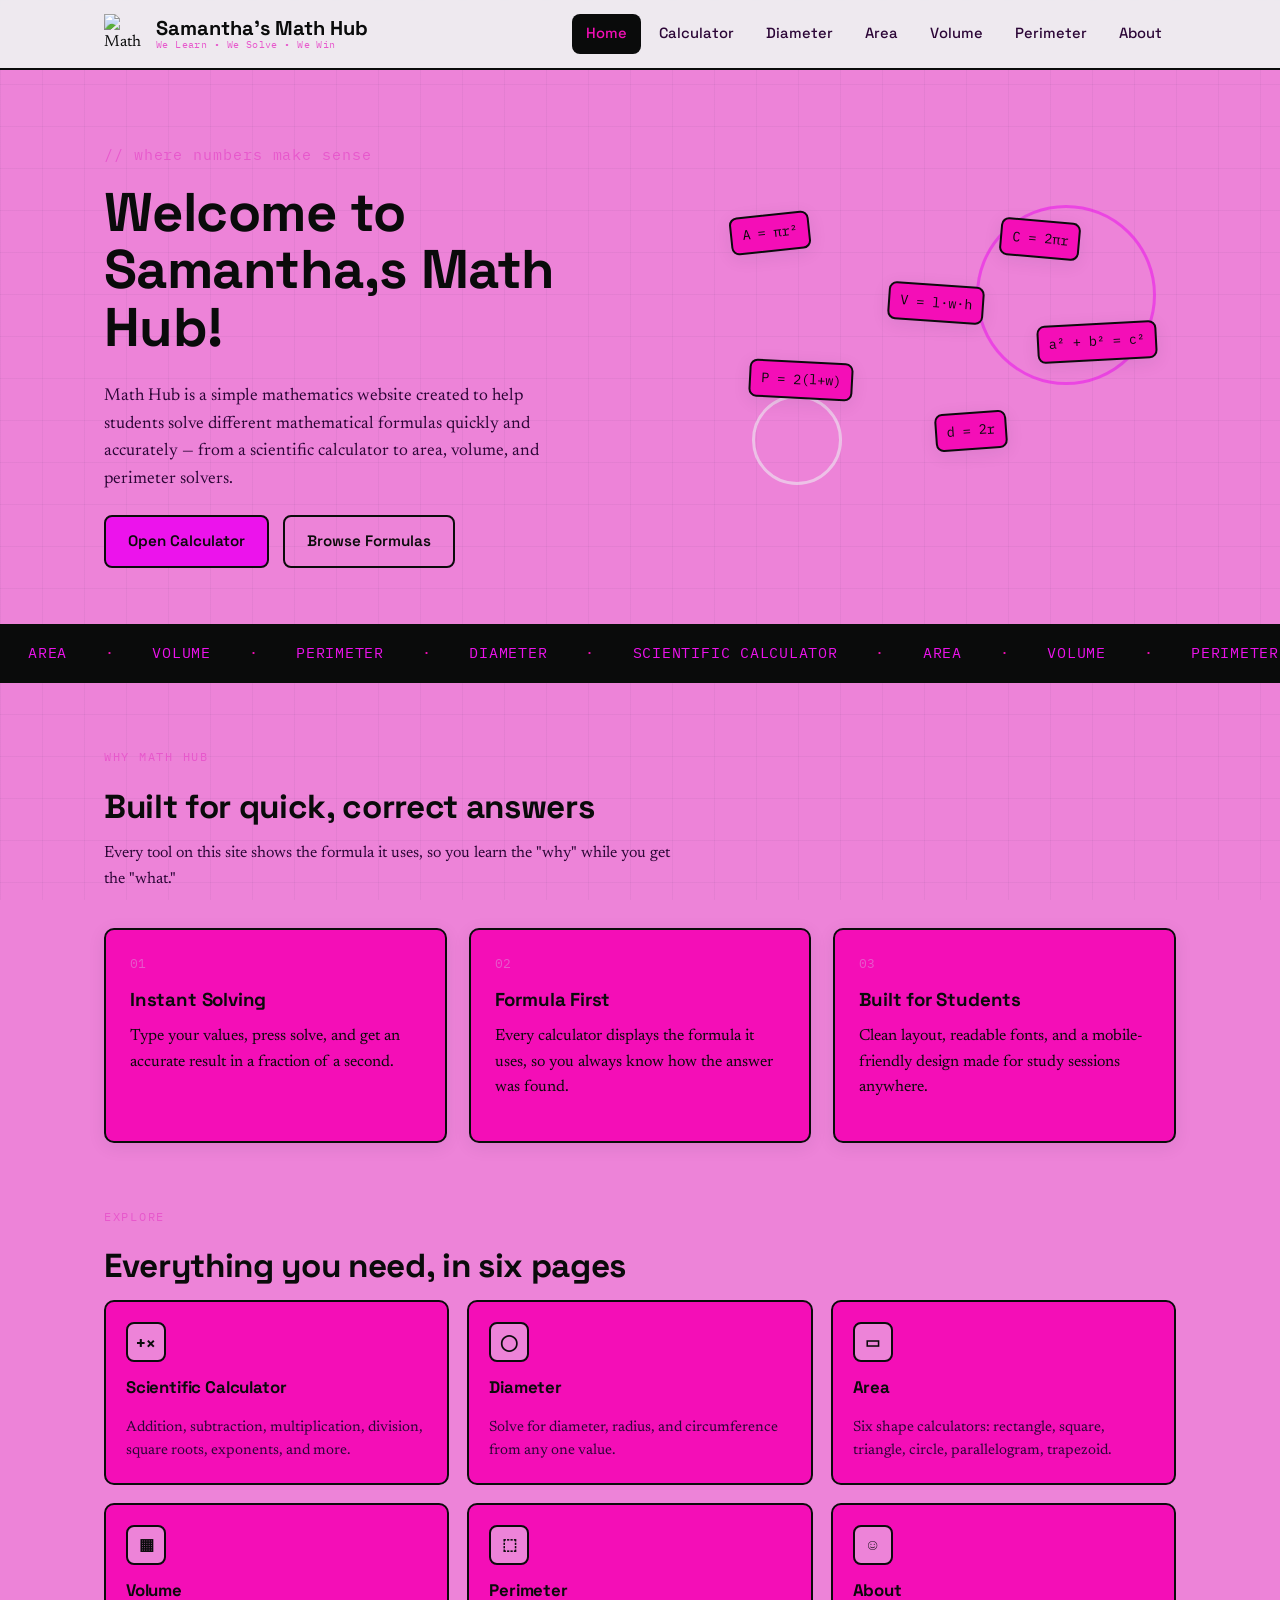
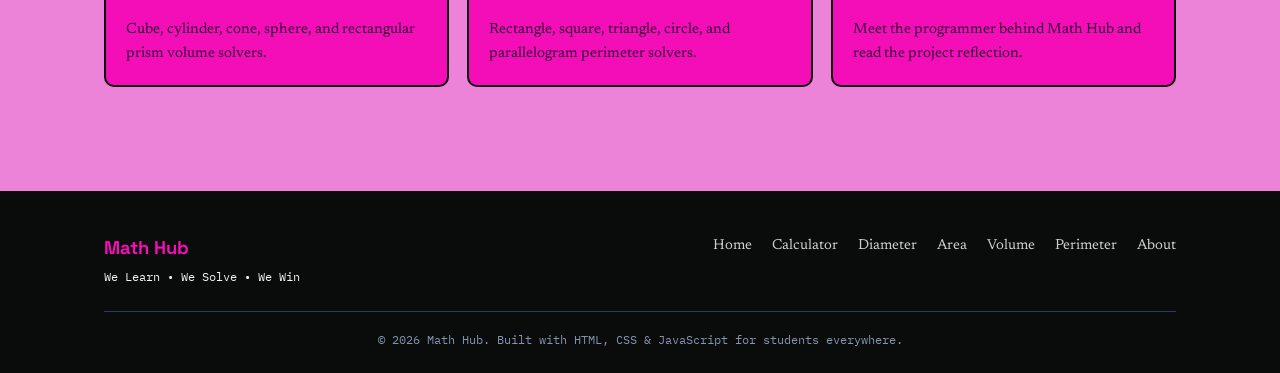
==== index.html @ 9876a6c9 "Add files via upload" ====
<!DOCTYPE html>
<html lang="en">
<head>
<meta charset="UTF-8">
<meta name="viewport" content="width=device-width, initial-scale=1.0">
<title>Math Hub — We Learn • We Solve • We Win</title>
<link rel="preconnect" href="https://fonts.googleapis.com">
<link href="https://fonts.googleapis.com/css2?family=Space+Grotesk:wght@500;700&family=Newsreader:ital,wght@0,400;0,500;1,400&family=IBM+Plex+Mono:wght@400;500;700&display=swap" rel="stylesheet">
<link rel="stylesheet" href="style.css">
</head>
<body>

<header class="site-header">
  <div class="nav-wrap">
    <a class="brand" href="index.html">
      <img src="images/sam.png" alt="Math Hub logo">
      <span class="brand-text">
        <span class="brand-name">Samantha's Math Hub</span>
        <span class="brand-tag">We Learn • We Solve • We Win</span>
      </span>
    </a>
    <button class="nav-toggle" aria-label="Toggle navigation">
      <span></span><span></span><span></span>
    </button>
    <ul class="nav-menu">
      <li><a href="index.html">Home</a></li>
      <li><a href="calculator.html">Calculator</a></li>
      <li><a href="diameter.html">Diameter</a></li>
      <li><a href="area.html">Area</a></li>
      <li><a href="volume.html">Volume</a></li>
      <li><a href="perimeter.html">Perimeter</a></li>
      <li><a href="about.html">About</a></li>
    </ul>
  </div>
</header>

<section class="hero">
  <div class="hero-inner">
    <div>
      <p class="tagline">// where numbers make sense</p>
      <h1>Welcome to Samantha,s Math Hub!</h1>
      <p class="lead">Math Hub is a simple mathematics website created to help students solve different mathematical formulas quickly and accurately — from a scientific calculator to area, volume, and perimeter solvers.</p>
      <div class="hero-cta">
        <a href="calculator.html" class="btn btn-primary">Open Calculator</a>
        <a href="area.html" class="btn btn-outline">Browse Formulas</a>
      </div>
    </div>
    <div class="formula-field" aria-hidden="true">
      <div class="shape-ring" style="width:180px;height:180px;top:10px;right:20px;"></div>
      <div class="shape-ring" style="width:90px;height:90px;bottom:30px;left:40px;border-color:var(--teal);"></div>
      <span style="top:6%; left:4%; --r:-6deg;">A = πr²</span>
      <span style="top:28%; left:38%; --r:4deg;">V = l·w·h</span>
      <span style="top:52%; left:8%; --r:3deg;">P = 2(l+w)</span>
      <span style="top:68%; left:48%; --r:-4deg;">d = 2r</span>
      <span style="top:8%; left:62%; --r:5deg;">C = 2πr</span>
      <span style="top:40%; left:70%; --r:-3deg;">a² + b² = c²</span>
    </div>
  </div>
</section>

<div class="strip" aria-hidden="true">
  <div class="strip-track">
    <span>AREA</span> · <span>VOLUME</span> · <span>PERIMETER</span> · <span>DIAMETER</span> · <span>SCIENTIFIC CALCULATOR</span> · <span>AREA</span> · <span>VOLUME</span> · <span>PERIMETER</span> · <span>DIAMETER</span> · <span>SCIENTIFIC CALCULATOR</span>
  </div>
</div>

<section class="section">
  <div class="container">
    <p class="eyebrow">Why Math Hub</p>
    <h2 class="section-title">Built for quick, correct answers</h2>
    <p class="section-lead">Every tool on this site shows the formula it uses, so you learn the "why" while you get the "what."</p>

    <div class="grid-3">
      <div class="info-card">
        <span class="num">01</span>
        <h3>Instant Solving</h3>
        <p>Type your values, press solve, and get an accurate result in a fraction of a second.</p>
      </div>
      <div class="info-card">
        <span class="num">02</span>
        <h3>Formula First</h3>
        <p>Every calculator displays the formula it uses, so you always know how the answer was found.</p>
      </div>
      <div class="info-card">
        <span class="num">03</span>
        <h3>Built for Students</h3>
        <p>Clean layout, readable fonts, and a mobile-friendly design made for study sessions anywhere.</p>
      </div>
    </div>
  </div>
</section>

<section class="section" style="padding-top:0;">
  <div class="container">
    <p class="eyebrow">Explore</p>
    <h2 class="section-title">Everything you need, in six pages</h2>
    <div class="page-links-grid">
      <a class="page-link-card" href="calculator.html">
        <span class="icon">+×</span>
        <h3>Scientific Calculator</h3>
        <p>Addition, subtraction, multiplication, division, square roots, exponents, and more.</p>
      </a>
      <a class="page-link-card" href="diameter.html">
        <span class="icon">◯</span>
        <h3>Diameter</h3>
        <p>Solve for diameter, radius, and circumference from any one value.</p>
      </a>
      <a class="page-link-card" href="area.html">
        <span class="icon">▭</span>
        <h3>Area</h3>
        <p>Six shape calculators: rectangle, square, triangle, circle, parallelogram, trapezoid.</p>
      </a>
      <a class="page-link-card" href="volume.html">
        <span class="icon">▦</span>
        <h3>Volume</h3>
        <p>Cube, cylinder, cone, sphere, and rectangular prism volume solvers.</p>
      </a>
      <a class="page-link-card" href="perimeter.html">
        <span class="icon">⬚</span>
        <h3>Perimeter</h3>
        <p>Rectangle, square, triangle, circle, and parallelogram perimeter solvers.</p>
      </a>
      <a class="page-link-card" href="about.html">
        <span class="icon">☺</span>
        <h3>About</h3>
        <p>Meet the programmer behind Math Hub and read the project reflection.</p>
      </a>
    </div>
  </div>
</section>

<footer class="site-footer">
  <div class="container">
    <div class="footer-inner">
      <div>
        <div class="footer-brand">Math Hub</div>
        <div class="footer-tag">We Learn • We Solve • We Win</div>
      </div>
      <ul class="footer-links">
        <li><a href="index.html">Home</a></li>
        <li><a href="calculator.html">Calculator</a></li>
        <li><a href="diameter.html">Diameter</a></li>
        <li><a href="area.html">Area</a></li>
        <li><a href="volume.html">Volume</a></li>
        <li><a href="perimeter.html">Perimeter</a></li>
        <li><a href="about.html">About</a></li>
      </ul>
    </div>
    <div class="footer-bottom">© 2026 Math Hub. Built with HTML, CSS &amp; JavaScript for students everywhere.</div>
  </div>
</footer>

<script src="javascript.js"></script>
</body>
</html>
---- style.css ----
/* =========================================================
   MATH HUB — style.css
   Design tokens: graph-paper + chalkboard-ink identity
   ========================================================= */

:root{
  /* --- Color tokens --- */
  --paper:        #ed83d8;
  --paper-white:  #f40eb7;
  --ink:          hsl(180, 5%, 4%);
  --ink-soft:     #2c0637;
  --amber:        #ec13ec;
  --amber-dark:   #f3f3f7;
  --teal:         #eef4f4;
  --teal-dark:    #e758cc;
  --line:         #100f0f;
  --danger:       #62130a;

  /* --- Type tokens --- */
  --font-display: "Space Grotesk", "Segoe UI", sans-serif;
  --font-body:    "Newsreader", Georgia, serif;
  --font-mono:    "IBM Plex Mono", monospace;

  /* --- Layout tokens --- */
  --max-width: 1120px;
  --radius: 10px;
  --shadow: 0 4px 18px rgba(22, 35, 61, 0.08);
  --shadow-hover: 0 8px 26px rgba(22, 35, 61, 0.14);
}

*, *::before, *::after{ box-sizing: border-box; }

html{ scroll-behavior: smooth; }

body{
  margin: 0;
  font-family: var(--font-body);
  color: var(--ink);
  background:
    linear-gradient(var(--paper) 1px, transparent 1px) 0 0/100% 42px,
    linear-gradient(90deg, var(--paper) 1px, transparent 1px) 0 0/42px 100%,
    var(--paper);
  background-color: var(--paper);
  line-height: 1.6;
}

/* graph-paper grid, subtle */
body{
  background-image:
    linear-gradient(rgba(22,35,61,0.045) 1px, transparent 1px),
    linear-gradient(90deg, rgba(22,35,61,0.045) 1px, transparent 1px);
  background-size: 42px 42px, 42px 42px;
  background-attachment: fixed;
}

img{ max-width: 100%; display: block; }

a{ color: inherit; text-decoration: none; }

h1,h2,h3,h4{
  font-family: var(--font-display);
  font-weight: 700;
  letter-spacing: -0.01em;
  color: var(--ink);
  margin: 0 0 0.5em;
}

p{ margin: 0 0 1em; }

.container{
  max-width: var(--max-width);
  margin: 0 auto;
  padding: 0 24px;
}

.eyebrow{
  font-family: var(--font-mono);
  font-size: 0.78rem;
  letter-spacing: 0.14em;
  text-transform: uppercase;
  color: var(--teal-dark);
}

/* focus visibility */
a:focus-visible, button:focus-visible, input:focus-visible{
  outline: 3px solid var(--amber);
  outline-offset: 2px;
}

/* =========================================================
   HEADER / NAV
   ========================================================= */
.site-header{
  position: sticky;
  top: 0;
  z-index: 50;
  background: rgba(238,242,241,0.92);
  backdrop-filter: blur(6px);
  border-bottom: 2px solid var(--ink);
}

.nav-wrap{
  display: flex;
  align-items: center;
  justify-content: space-between;
  padding: 14px 24px;
  max-width: var(--max-width);
  margin: 0 auto;
}

.brand{
  display: flex;
  align-items: center;
  gap: 12px;
}

.brand img{
  width: 40px;
  height: 40px;
}

.brand-text{
  display: flex;
  flex-direction: column;
  line-height: 1.1;
}

.brand-name{
  font-family: var(--font-display);
  font-weight: 700;
  font-size: 1.25rem;
}

.brand-tag{
  font-family: var(--font-mono);
  font-size: 0.65rem;
  color: var(--teal-dark);
  letter-spacing: 0.04em;
}

.nav-toggle{
  display: none;
  flex-direction: column;
  gap: 5px;
  background: none;
  border: none;
  cursor: pointer;
  padding: 6px;
}
.nav-toggle span{
  width: 26px;
  height: 3px;
  background: var(--ink);
  border-radius: 2px;
}

.nav-menu{
  display: flex;
  gap: 4px;
  list-style: none;
  margin: 0;
  padding: 0;
}

.nav-menu a{
  display: block;
  padding: 8px 14px;
  font-family: var(--font-display);
  font-size: 0.92rem;
  font-weight: 500;
  border-radius: 8px;
  color: var(--ink-soft);
  transition: background 0.15s ease, color 0.15s ease;
}

.nav-menu a:hover{
  background: var(--paper-white);
  color: var(--ink);
}

.nav-menu a.active{
  background: var(--ink);
  color: var(--paper-white);
}

/* =========================================================
   BUTTONS
   ========================================================= */
.btn{
  display: inline-flex;
  align-items: center;
  gap: 8px;
  font-family: var(--font-display);
  font-weight: 600;
  font-size: 0.95rem;
  padding: 12px 22px;
  border-radius: 8px;
  border: 2px solid var(--ink);
  cursor: pointer;
  transition: transform 0.12s ease, box-shadow 0.12s ease;
}

.btn-primary{
  background: var(--amber);
  color: var(--ink);
  border-color: var(--ink);
}
.btn-primary:hover{ transform: translateY(-2px); box-shadow: var(--shadow-hover); }

.btn-outline{
  background: transparent;
  color: var(--ink);
}
.btn-outline:hover{ background: var(--ink); color: var(--paper-white); }

.btn-solve{
  background: var(--teal);
  color: var(--paper-white);
  border-color: var(--teal-dark);
  width: 100%;
  justify-content: center;
  margin-top: 6px;
}
.btn-solve:hover{ background: var(--teal-dark); }

/* =========================================================
   HERO (Home)
   ========================================================= */
.hero{
  position: relative;
  overflow: hidden;
  border-bottom: 2px solid var(--ink);
}

.hero-inner{
  max-width: var(--max-width);
  margin: 0 auto;
  padding: 72px 24px 56px;
  display: grid;
  grid-template-columns: 1.1fr 0.9fr;
  gap: 40px;
  align-items: center;
}

.hero h1{
  font-size: clamp(2.2rem, 4.4vw, 3.4rem);
  line-height: 1.05;
}

.hero .tagline{
  font-family: var(--font-mono);
  font-size: 0.95rem;
  color: var(--teal-dark);
  letter-spacing: 0.06em;
  margin-bottom: 18px;
}

.hero p.lead{
  font-size: 1.08rem;
  color: var(--ink-soft);
  max-width: 46ch;
}

.hero-cta{
  display: flex;
  gap: 14px;
  margin-top: 22px;
  flex-wrap: wrap;
}

/* signature element: formula constellation */
.formula-field{
  position: relative;
  height: 320px;
}

.formula-field span{
  position: absolute;
  font-family: var(--font-mono);
  color: var(--ink);
  background: var(--paper-white);
  border: 2px solid var(--ink);
  border-radius: 8px;
  padding: 6px 10px;
  font-size: 0.85rem;
  box-shadow: var(--shadow);
  transform: rotate(var(--r, 0deg));
}

.shape-ring{
  position: absolute;
  border-radius: 50%;
  border: 3px solid var(--amber);
  opacity: 0.55;
}

/* =========================================================
   SECTIONS
   ========================================================= */
.section{
  padding: 64px 0;
}

.section-title{
  font-size: clamp(1.6rem, 2.6vw, 2.1rem);
  margin-bottom: 8px;
}

.section-lead{
  color: var(--ink-soft);
  max-width: 64ch;
  margin-bottom: 36px;
}

.strip{
  background: var(--ink);
  color: var(--paper-white);
  overflow: hidden;
  white-space: nowrap;
  padding: 14px 0;
  border-bottom: 2px solid var(--ink);
}
.strip-track{
  display: inline-block;
  font-family: var(--font-mono);
  font-size: 0.95rem;
  letter-spacing: 0.05em;
  animation: scroll-left 32s linear infinite;
}
.strip-track span{ margin: 0 28px; color: var(--amber); }
@keyframes scroll-left{
  from{ transform: translateX(0); }
  to{ transform: translateX(-50%); }
}
@media (prefers-reduced-motion: reduce){
  .strip-track{ animation: none; }
}

/* feature / info cards on home */
.grid-3{
  display: grid;
  grid-template-columns: repeat(3, 1fr);
  gap: 22px;
}

.info-card{
  background: var(--paper-white);
  border: 2px solid var(--ink);
  border-radius: var(--radius);
  padding: 24px;
  box-shadow: var(--shadow);
}

.info-card .num{
  font-family: var(--font-mono);
  color: var(--teal-dark);
  font-size: 0.8rem;
  margin-bottom: 10px;
  display: block;
}

.page-links-grid{
  display: grid;
  grid-template-columns: repeat(3, 1fr);
  gap: 18px;
}

.page-link-card{
  background: var(--paper-white);
  border: 2px solid var(--ink);
  border-radius: var(--radius);
  padding: 20px;
  display: flex;
  flex-direction: column;
  gap: 6px;
  transition: transform 0.12s ease, box-shadow 0.12s ease;
}
.page-link-card:hover{
  transform: translateY(-4px);
  box-shadow: var(--shadow-hover);
  border-color: var(--teal-dark);
}
.page-link-card .icon{
  width: 40px; height: 40px;
  border-radius: 8px;
  background: var(--paper);
  border: 2px solid var(--ink);
  display: flex; align-items: center; justify-content: center;
  font-family: var(--font-mono);
  font-weight: 700;
  color: var(--ink);
  margin-bottom: 6px;
}
.page-link-card h3{ font-size: 1.05rem; }
.page-link-card p{ font-size: 0.92rem; color: var(--ink-soft); margin: 0; }

/* =========================================================
   PAGE HEADER (non-home pages)
   ========================================================= */
.page-header{
  border-bottom: 2px solid var(--ink);
  padding: 46px 0 34px;
  background: var(--paper-white);
  position: relative;
}
.page-header h1{
  font-size: clamp(1.8rem, 3.4vw, 2.6rem);
}
.page-header p{
  color: var(--ink-soft);
  max-width: 60ch;
}

/* =========================================================
   CALCULATOR CARDS (generic, used on diameter/area/volume/perimeter)
   ========================================================= */
.calc-grid{
  display: grid;
  grid-template-columns: repeat(auto-fit, minmax(300px, 1fr));
  gap: 22px;
}

.calc-card{
  background: var(--paper-white);
  border: 2px solid var(--ink);
  border-radius: var(--radius);
  padding: 22px;
  box-shadow: var(--shadow);
  display: flex;
  flex-direction: column;
}

.calc-card h3{
  font-size: 1.15rem;
  margin-bottom: 4px;
}

.formula-badge{
  align-self: flex-start;
  font-family: var(--font-mono);
  font-size: 0.82rem;
  background: var(--paper);
  border: 1.5px dashed var(--teal-dark);
  color: var(--teal-dark);
  padding: 4px 10px;
  border-radius: 6px;
  margin-bottom: 14px;
}

.field{
  margin-bottom: 12px;
}
.field label{
  display: block;
  font-family: var(--font-mono);
  font-size: 0.78rem;
  color: var(--ink-soft);
  margin-bottom: 5px;
  text-transform: uppercase;
  letter-spacing: 0.04em;
}
.field input{
  width: 100%;
  padding: 10px 12px;
  border-radius: 7px;
  border: 2px solid var(--line);
  font-family: var(--font-mono);
  font-size: 0.98rem;
  background: var(--paper);
  color: var(--ink);
}
.field input:focus{
  border-color: var(--teal);
  outline: none;
}

.calc-output{
  margin-top: 12px;
  min-height: 46px;
  background: var(--paper);
  border: 2px solid var(--ink);
  border-radius: 8px;
  padding: 10px 12px;
  font-family: var(--font-mono);
  font-size: 0.95rem;
  color: var(--ink);
}
.calc-output .result-label{
  color: var(--teal-dark);
  font-size: 0.72rem;
  text-transform: uppercase;
  letter-spacing: 0.06em;
  display: block;
  margin-bottom: 3px;
}
.calc-output.error{
  border-color: var(--danger);
  color: var(--danger);
}

/* =========================================================
   SCIENTIFIC CALCULATOR
   ========================================================= */
.sci-calc-wrap{
  max-width: 420px;
  margin: 0 auto;
}
.sci-calc{
  background: var(--ink);
  border-radius: 18px;
  padding: 20px;
  box-shadow: var(--shadow-hover);
}
.sci-display{
  background: #0F1830;
  border-radius: 10px;
  padding: 20px 16px;
  margin-bottom: 16px;
  text-align: right;
  min-height: 90px;
  display: flex;
  flex-direction: column;
  justify-content: flex-end;
  gap: 4px;
}
.sci-expr{
  font-family: var(--font-mono);
  color: #9FB3C8;
  font-size: 0.95rem;
  min-height: 1.2em;
  word-break: break-all;
}
.sci-result{
  font-family: var(--font-mono);
  color: var(--amber);
  font-size: 1.9rem;
  font-weight: 700;
  word-break: break-all;
}
.sci-keys{
  display: grid;
  grid-template-columns: repeat(4, 1fr);
  gap: 10px;
}
.sci-keys button{
  font-family: var(--font-mono);
  font-size: 1.05rem;
  font-weight: 600;
  padding: 16px 0;
  border-radius: 10px;
  border: none;
  cursor: pointer;
  background: #24345A;
  color: var(--paper-white);
  transition: transform 0.08s ease, background 0.12s ease;
}
.sci-keys button:hover{ background: #2E4270; }
.sci-keys button:active{ transform: scale(0.94); }
.sci-keys button.op{ background: var(--teal-dark); }
.sci-keys button.op:hover{ background: var(--teal); }
.sci-keys button.eq{ background: var(--amber); color: var(--ink); grid-row: span 2; height: 100%; }
.sci-keys button.eq:hover{ background: var(--amber-dark); }
.sci-keys button.clear{ background: var(--danger); }
.sci-keys button.clear:hover{ background: #9E3A2F; }
.sci-keys button.zero{ grid-column: span 2; }

/* =========================================================
   ABOUT PAGE
   ========================================================= */
.about-grid{
  display: grid;
  grid-template-columns: 300px 1fr;
  gap: 40px;
  align-items: start;
}
.about-photo{
  border: 3px solid var(--ink);
  border-radius: var(--radius);
  overflow: hidden;
  box-shadow: var(--shadow);
}
.about-photo img{ width: 100%; aspect-ratio: 1/1; object-fit: cover; }

.about-meta{
  margin-top: 18px;
  background: var(--paper-white);
  border: 2px solid var(--ink);
  border-radius: var(--radius);
  padding: 16px 18px;
}
.about-meta dt{
  font-family: var(--font-mono);
  font-size: 0.72rem;
  text-transform: uppercase;
  color: var(--teal-dark);
  letter-spacing: 0.05em;
}
.about-meta dd{ margin: 0 0 10px; font-weight: 600; }

.skills-tags{
  display: flex;
  flex-wrap: wrap;
  gap: 8px;
  margin-top: 8px;
}
.skills-tags span{
  font-family: var(--font-mono);
  font-size: 0.82rem;
  background: var(--paper);
  border: 1.5px solid var(--ink);
  padding: 5px 12px;
  border-radius: 20px;
}

blockquote.reflection{
  border-left: 4px solid var(--amber);
  margin: 20px 0 0;
  padding: 4px 0 4px 18px;
  font-style: italic;
  color: var(--ink-soft);
}

/* =========================================================
   FOOTER
   ========================================================= */
.site-footer{
  border-top: 2px solid var(--ink);
  background: var(--ink);
  color: var(--paper);
  padding: 40px 0 24px;
  margin-top: 40px;
}
.footer-inner{
  display: flex;
  justify-content: space-between;
  flex-wrap: wrap;
  gap: 24px;
  margin-bottom: 24px;
}
.footer-brand{
  font-family: var(--font-display);
  font-weight: 700;
  font-size: 1.15rem;
  color: var(--paper-white);
}
.footer-tag{
  font-family: var(--font-mono);
  font-size: 0.78rem;
  color: var(--teal);
  margin-top: 4px;
}
.footer-links{
  display: flex;
  gap: 20px;
  flex-wrap: wrap;
  list-style: none;
  padding: 0;
  margin: 0;
}
.footer-links a{
  font-size: 0.9rem;
  color: #C9D2CE;
}
.footer-links a:hover{ color: var(--amber); }
.footer-bottom{
  border-top: 1px solid #2A3B5C;
  padding-top: 18px;
  font-family: var(--font-mono);
  font-size: 0.75rem;
  color: #8494B0;
  text-align: center;
}

/* =========================================================
   RESPONSIVE
   ========================================================= */
@media (max-width: 900px){
  .hero-inner{ grid-template-columns: 1fr; }
  .formula-field{ height: 220px; }
  .grid-3{ grid-template-columns: 1fr 1fr; }
  .page-links-grid{ grid-template-columns: 1fr 1fr; }
  .about-grid{ grid-template-columns: 1fr; }
  .about-photo{ max-width: 280px; }
}

@media (max-width: 640px){
  .nav-toggle{ display: flex; }
  .nav-menu{
    position: absolute;
    top: 100%;
    left: 0;
    right: 0;
    background: var(--paper-white);
    border-bottom: 2px solid var(--ink);
    flex-direction: column;
    padding: 10px 20px 18px;
    display: none;
  }
  .nav-menu.open{ display: flex; }
  .grid-3{ grid-template-columns: 1fr; }
  .page-links-grid{ grid-template-columns: 1fr; }
  .hero-cta{ flex-direction: column; }
  .footer-inner{ flex-direction: column; }
}
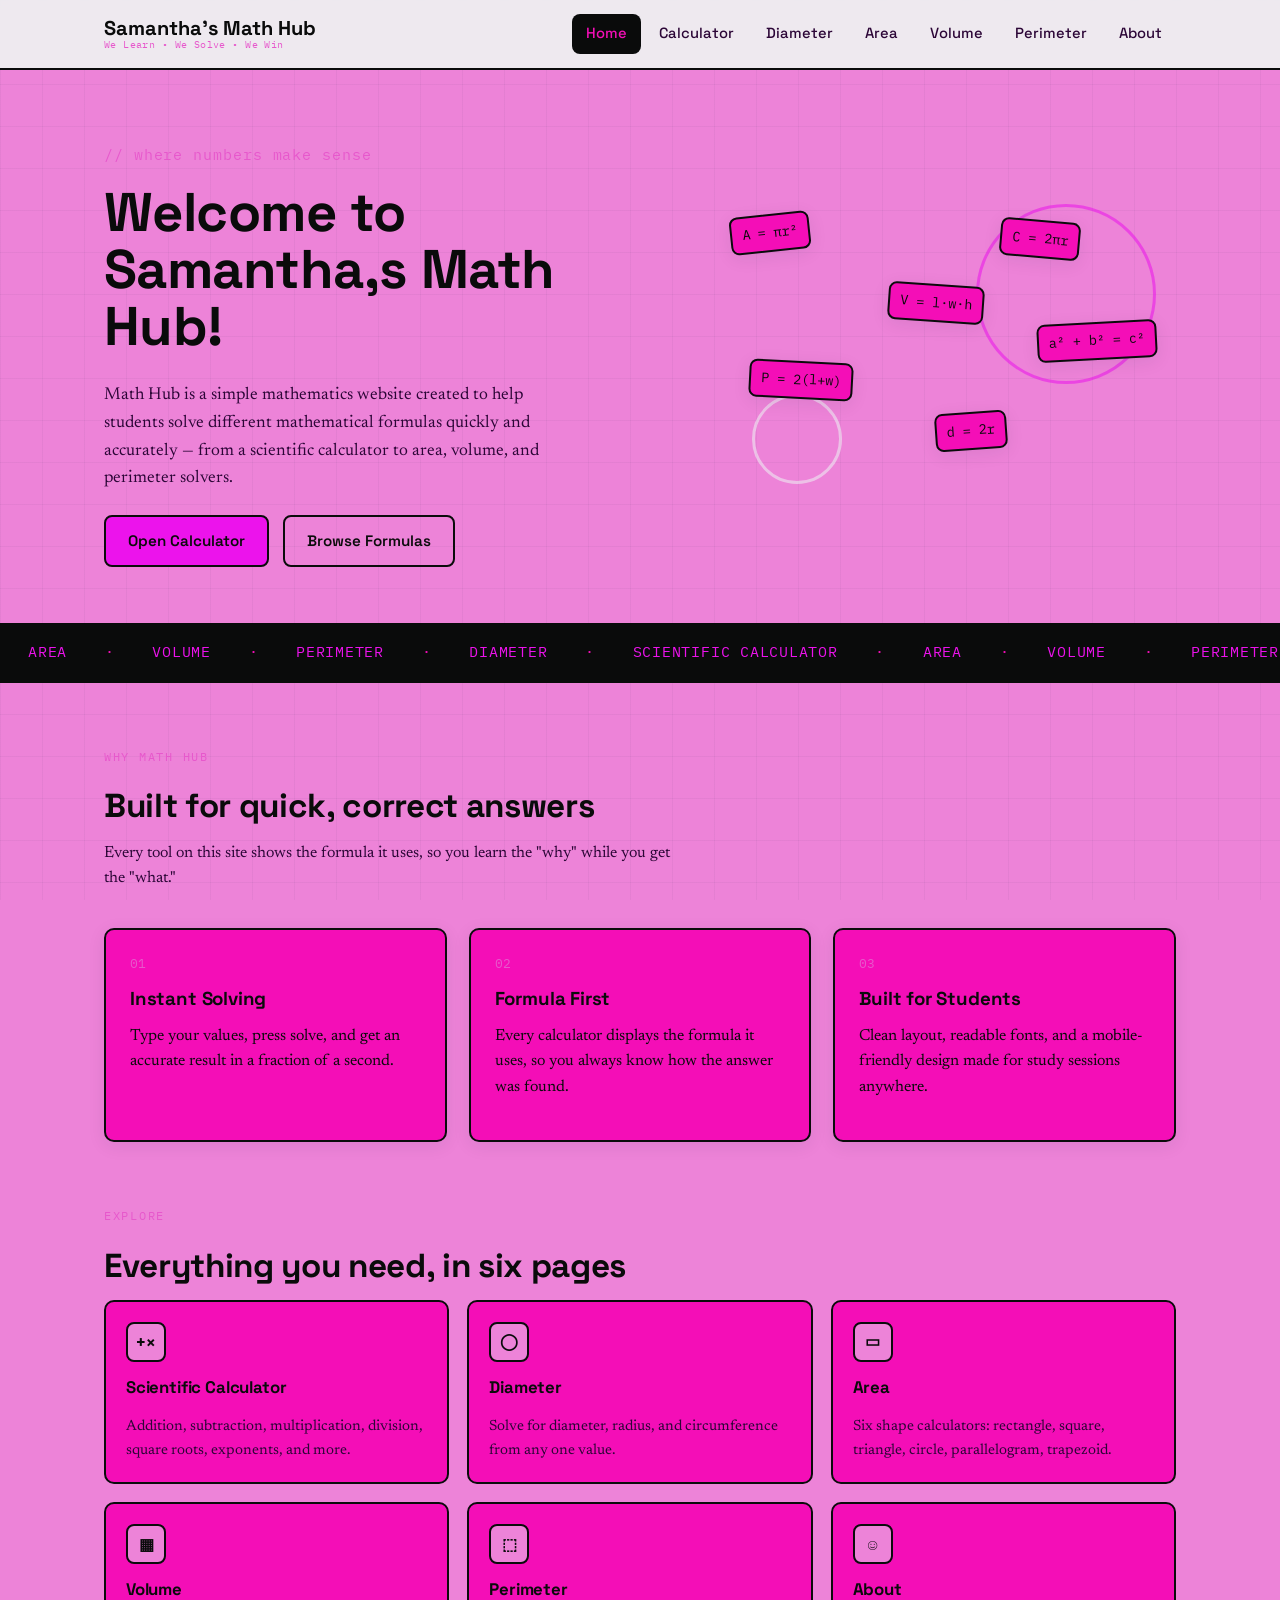
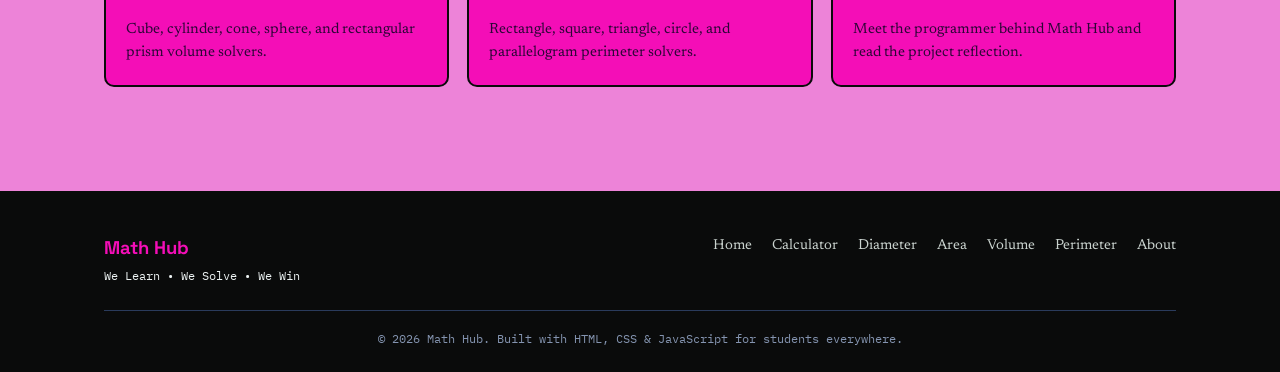
==== commit 8eb78be8: "Update index.html" ====
--- a/index.html
+++ b/index.html
@@ -13,7 +13,6 @@
 <header class="site-header">
   <div class="nav-wrap">
     <a class="brand" href="index.html">
-      <img src="images/sam.png" alt="Math Hub logo">
       <span class="brand-text">
         <span class="brand-name">Samantha's Math Hub</span>
         <span class="brand-tag">We Learn • We Solve • We Win</span>
@@ -152,4 +151,4 @@
 
 <script src="javascript.js"></script>
 </body>
-</html>+</html>
